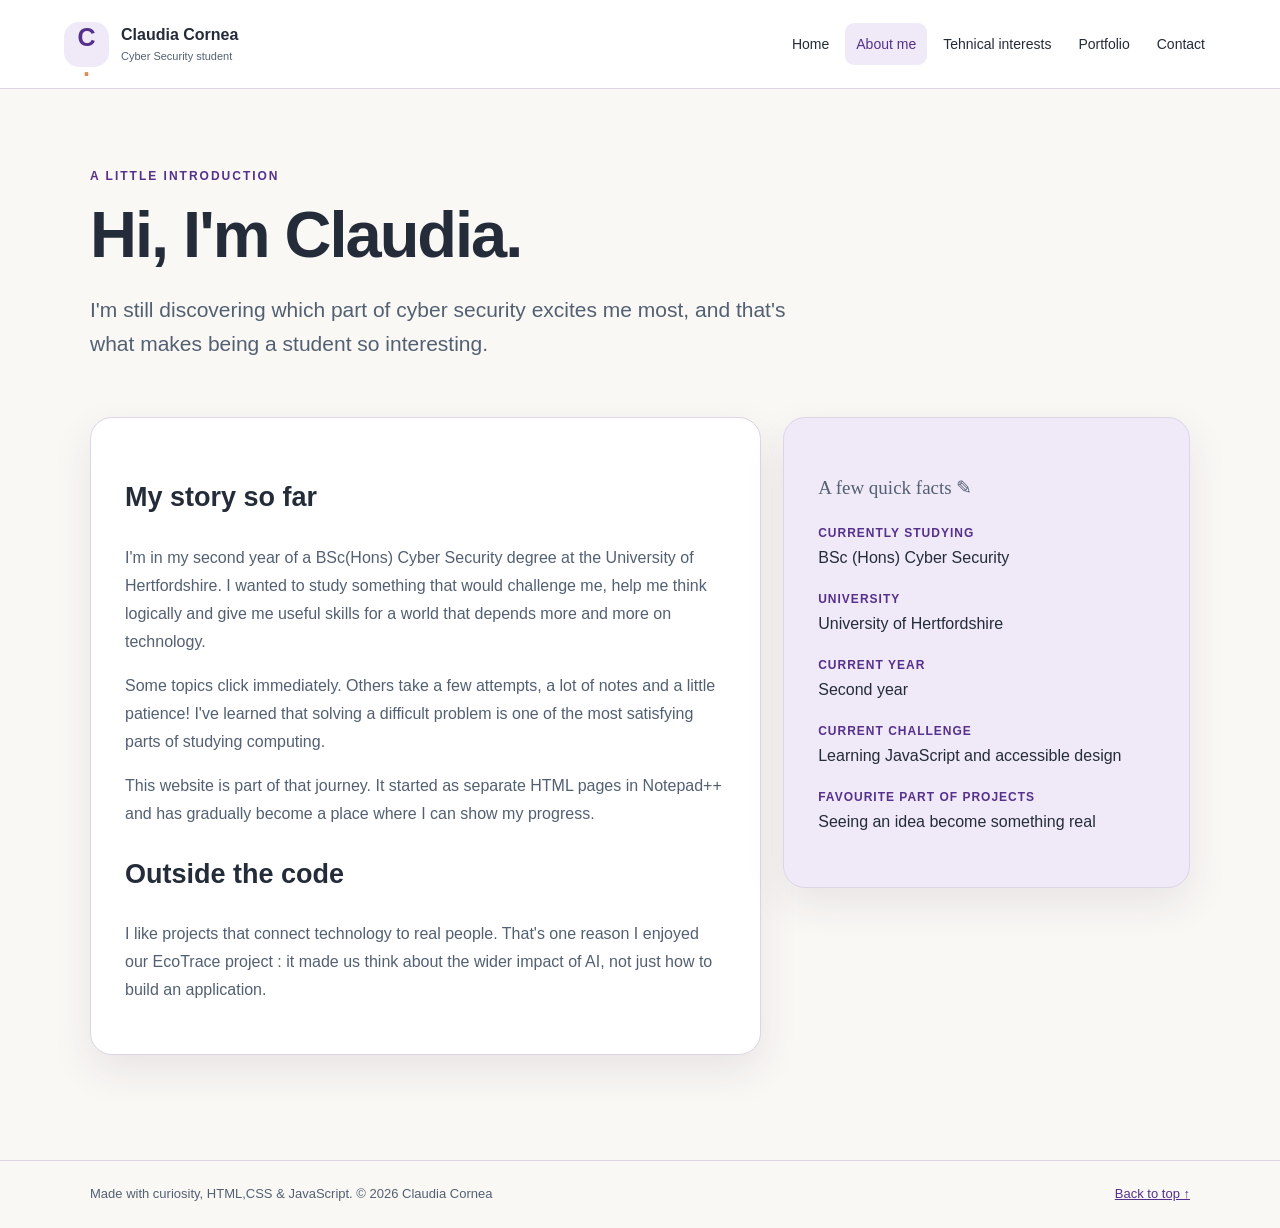
==== about.html @ 503ad8c0 "Updated the website content and added Portfolio and JS script pages Updated the website layout and c" ====
<!DOCTYPE html>
<html lang = "en">	

<head>
	<meta charset = "UTF-8">
	<meta content = "width=device-width, initial-scale=1.0" name = "viewport">
    <meta content="Claudia Cornea's student Cyber Security portfolio at the
    University of Hertfordshire." name="description">

	<title>  About Me| Claudia Cornea </title>
	
	<link rel = "stylesheet" href = "css/style.css">
    <script defer="" src="js/script.js"></script>
	
</head>
								
<body>

    <a class="skip-link" href="#main-content">
    Skip to main content </a>
    
	<header class="site-header">
        <div class="header-inner">
            <a aria-label="Claudia Cornea, homepage" class="brand" 
            href="index.html">
                <span class="brand-mark">
                    C
                    <span>
                    .
                    </span>
                </span>
                <span>
                    Claudia Cornea
                    <small>
                        Cyber Security student
                    </small>
                </span>
            
            </a>
            <button aria-controls="main-nav" aria-expanded="false" 
            class="menu-toggle" type="button">
            &#9776;
            <span>
                Menu
            </span>
            
            </button>
       
            <nav aria-label = "Main navigation" id="main-nav">
			<a href = "index.html">Home</a>
			<a href = "about.html"aria-current = "page"> About me</a>
			<a href = "interests.html"> Tehnical interests</a>
			<a href = "portfolio.html"> Portfolio</a>
			<a href = "contact.html"> Contact </a>
		</nav>
       </div>
	</header>
	
	<main id="main-content">
		<section class="page-heading wrap">
        
            <p class="eyebrow">
                A LITTLE INTRODUCTION
            </p>
		
			<h1> Hi, I'm Claudia. </h1>
			
					
			<p class="lead">
                I'm still discovering which part of cyber security excites me
                most, and that's what makes being a student so interesting.
			</p>
        </section>
        
		<section class="wrap content-grid">
            <article class="paper">
                <h2>
                    My story so far
                </h2>
                
                <p>
                    I'm in my second year of a BSc(Hons) Cyber Security degree at the University of Hertfordshire. I wanted to study something that would challenge me, help me think logically and give me useful skills for a world that depends more and more on technology.
                </p>
                
                <p>
                    Some topics click immediately. Others take a few attempts, a lot of notes and a little patience! I've learned that solving a difficult problem is one of the most satisfying parts of studying computing.
                </p>
            
                <p>
                    This website is part of that journey. It started as separate HTML pages in Notepad++ and has gradually become a place where I can show my progress.
                </p>
                
                <h2>
                    Outside the code
                </h2>
                
                <p>
                    I like projects that connect technology to real people. That's one reason I enjoyed our EcoTrace project : it made us think about the wider impact of AI, not just how to build an application.
                </p>
            </article>
         <aside class="note">
         
            <p class="handwritten">
                A few quick facts &#9998;
            </p>
            <dl>
                <dt>
                    Currently studying
                </dt>
                <dd>
                    BSc (Hons) Cyber Security
                </dd>
                <dt>
                    University
                </dt>
                <dd>
                    University of Hertfordshire
                </dd>
                <dt>
                    Current year
                </dt>
                <dd>
                    Second year
                </dd>
                <dt>
                    Current challenge
                </dt>
                <dd>
                    Learning JavaScript and accessible design
                </dd>
                <dt>
                    Favourite part of projects
                </dt>
                <dd>
                    Seeing an idea become something real
                </dd>
            </dl>
         </aside>
        </section>
			
	</main>
	
	<footer class="site-footer">
        <div class="wrap footer-inner">
	<p>
        Made with curiosity, HTML,CSS & JavaScript.
        <span>
            &copy; 2026 Claudia Cornea 
        </span>
    </p>
    <a href="#main-content">
        Back to top &uarr;
    </a>
    </div>
	</footer>

</body>
</html>
---- css/style.css ----
/* General page styling */

:root {
    color-scheme:light;
    --bg:#faf8f5;
    --surface:#fff;
    --ink:#242c39;
    --muted:#536072;
    --accent:#7445b7;
    --accent-dark:#55318c;
    --soft:#f0e9f8;
    --border:#ddd5e5;
    --shadow:0 16px 40px rgba(46,34,69,.09)
}

* {
    box-sizing:border-box
}

html {
    scroll-behavior:smooth
}

body {
    margin:0;
    background:var(--bg);
    color:var(--ink);
    font:16px/1.75 Arial,Helvetica,sans-serif
}

a {
    color:var(--accent-dark)
}

a:hover {
    text-decoration-thickness:2px
}

button {
    font:inherit;
    cursor:pointer
}

button:focus-visible,a:focus-visible,summary:focus-visible {
    outline:3px solid #e17d31;
    outline-offset:4px
}

.wrap{
    width:min(1100px,calc(100% - 44px));
    margin-inline:auto
}

.narrow {
    max-width:800px
}

.skip-link {
    position:absolute;
    top:-100px;
    left:12px;
    z-index:100;
    background:var(--surface);
    padding:12px
}

.skip-link:focus {
    top:10px
}

.site-header {
    background:var(--surface);
    border-bottom:1px solid var(--border)
}

.header-inner{
    max-width:1200px;
    margin:auto;
    min-height:88px;
    padding:12px 24px;
    display:flex;
    align-items:center;
    gap:20px
}

.brand {
    display:flex;
    align-items:center;
    gap:12px;
    color:var(--ink);
    text-decoration:none;
    font-weight:800;
    line-height:1.2;
    white-space:nowrap
    
}

.brand small {
    display:block;
    color:var(--muted);
    font-size:11px;
    font-weight:normal;
    margin-top:5px
}

.brand-mark {
    display:grid;
    place-items:center;
    width:45px;
    height:45px;
    background:var(--soft);
    border-radius:15px;
    font-size:25px;
    color:var(--accent-dark)
}

.brand-mark span {
    color:#df8b55
}

nav {
    display:flex;
    gap:5px;
    margin-left:auto
}

nav a {
    padding:9px 11px;
    text-decoration:none;
    color:var(--ink);
    font-size:14px;
    border-radius:9px
}

nav a:hover, nav a[aria-current=page] {
    background:var(--soft);
    color:var(--accent-dark)
}

.menu-toggle {
    border:1px solid var(--border);
    background:var(--surface);
    color:var(--ink);
    border-radius:12px;
    padding:8px 11px;
    white-space:nowrap
}

.menu-toggle {
    display:none
}

.page-heading {
    padding-top:65px;
    padding-bottom:34px
}

.page-heading h1 {
    font-size:clamp(35px,5.4vw,65px);
    letter-spacing:-2px;
    line-height:1.12;
    max-width:850px;
    margin:8px 0 17px
}

.eyebrow {
    color:var(--accent-dark);
    font-size:12px;
    font-weight:800;
    letter-spacing:2px;
    text-transform:uppercase
}

.lead {
    font-size:clamp(17px,2.2vw,21px);
    max-width:740px;
    color:var(--muted);
    line-height:1.65
}

.handwritten {
    font-family:'Comic Sans MS' , 'Trebuchet MS', cursive;
    color:var(--accent-dark);
    font-size:19px
}

.hero-layout {
    display:grid;
    grid-template-columns:1.25fr .75fr;
    gap:55px;
    align-items:center;
    padding-bottom:80px
}

.hero-copy h2 {
    font-size:clamp(27px, 4vw,43px);
    line-height:1.2;
    letter-spacing:-1px
}

.hero-copy p {
    max-width:630px
}

.photo-card {
    margin:0;
    background:var(--soft);
    padding:17px 17px 10px;
    border-radius:32px;
    transform:rotate(2deg);
    box-shadow:var(--shadow)
}

.photo-card img {
    width:100%;
    height:360px;
    object-fit:cover;
    object-position:center 25%;
    border-radius:22px;
    display:block
}

.photo-card figcaption {
    text-align:center;
    padding:10px;
    font-family:'Comic Sans MS', cursive
}

.animated-photo {
    animation:photoAppear 1.3s ease-out both
}

@keyframes photoAppear{
    from{
        opacity:0;
        transform:scale(.88)
    }
    to {
        opacity:1;
        transform:scale(1)
    }
}

.button {
    display:inline-block;
    padding:11px 18px;
    border-radius:12px;
    font-weight:700;
    text-decoration:none
}

.primary {
    background:var(--accent);
    color:#fff
}

.secondary {
    background:var(--surface);
    color:var(--accent-dark);
    border:1px solid var(--border)
}

.mini-stats {
    display:flex;
    gap:30px;
    flex-wrap:wrap;
    margin-top:38px
}

.mini-stats strong {
    display:block;
    font-size:20px
}

.mini-stats span {
    font-size:12px;
    color:var(--muted)
}

.section-tint{
    background:var(--soft);
    padding:70px 0;
    margin:20px 0 65px
}

.section-tint h2, .bottom-callout h2 {
    font-size:clamp(27px,3.3vw,38px);
    line-height:1.2
}

.card-grid{
    display:grid;
    grid-template-columns:repeat(3,1fr);
    gap:20px;
    margin-top:28px
}

.card,.paper,.note,.project-card{
    background:var(--surface);
    border:1px solid var(--border);
    border-radius:22px;
    box-shadow:var(--shadow)
}

.card {
    padding:27px
}

.card h3,.card h2 {
    font-size:21px;
    line-height:1.3
}

.card p {
    color:var(--muted)
}

.card-icon {
    display:inline-block;
    background:var(--soft);
    color:var(--accent-dark);
    border-radius:12px;
    padding:5px 13px;
    font-weight:800
}

.content-grid {
    display:grid;
    grid-template-columns:1.65fr 1fr;
    gap:22px;
    padding-bottom:60px
}

.paper,.note {
    padding:34px
}

.paper h2 {
    font-size:27px
}

.paper p,.note p {
    color:var(--muted)
}

.note {
    background:var(--soft);
    align-self:start
}

.note dd {
    margin:0 0 17px
}

.note dt {
    font-size:12px;
    text-transform:uppercase;
    letter-spacing:1px;
    font-weight:800;
    color:var(--accent-dark)
}

.bottom-callout {
    margin:20px auto 80px;
    padding:38px;
    border:1px dashed var(--accent);
    border-radius:24px;
    background:var(--soft)
}

.interest-grid {
    grid-template-columns:repeat(2,1fr);
    margin-bottom:65px
}

.pill {
    display:inline-block;
    background:var(--soft);
    padding:4px 12px;
    border-radius:20px;
    color:var(--accent-dark);
    font-size:12px
}
.filter-button {
    border:1px solid var(--border);
    background:var(--surface);
    color:var(--ink);
    padding:11px 15px;
    border-radius:11px;
    text-align:left
}

.filter-button:hover {
    border-color:var(--accent)
}
.filter-bar {
    display:flex;
    gap:9px;
    align-items:center;
    flex-wrap:wrap;
    margin-bottom:25px
}

.filter-bar span {
    font-weight:700;
    margin-right:10px
}

.filter-button.active {
    background:var(--accent);
    color:#fff
}

.project-grid {
    display:grid;
    grid-template-columns:repeat(2,1fr);
    gap:25px
}

.project-card {
    overflow:hidden
}

.project-art {
    height:210px;
    display:flex;
    flex-direction:column;
    align-items:center;
    justify-content:center;
    gap:5px;
    font-weight:800;
    font-size:39px
}

.web-art {
    background:#e6d7f5;
    color:#54317b
}

.eco-art {
    background:#d9eddf;
    color:#285c43
}

.art-small {
    font-size:14px;
    font-weight:normal
}

.project-body {
    padding:26px
}

.project-body h2 {
    font-size:25px;
    line-height:1.2
}

.project-body p {
    color:var(--muted)
}

.tag-list {
    display:flex;
    gap:8px;
    flex-wrap:wrap;
    list-style:none;
    padding:0
}

.tag-list li {
    background:var(--soft);
    color:var(--accent-dark);
    font-size:12px;
    padding:4px 10px;
    border-radius:20px
}

.small-muted {
    font-size:14px;
    color:var(--muted)
}

.contact-item {
    border-top:1px solid var(--border);
    padding-top:15px;
    margin-top:18px
}

.site-footer {
    border-top:1px solid var(--border);
    padding:22px 0;
    margin-top:45px
}

.footer-inner {
    display:flex;
    justify-content:space-between;
    gap:15px;
    align-items:center;
    font-size:13px;
    color:var(--muted)
}

.footer-inner p {
    margin:0
}

.footer-inner span {
    white-space:nowrap
}

.sr-only {
    position:absolute;
    width:1px;
    height:1px;
    padding:0;
    margin:-1px;
    overflow:hidden;
    clip:rect(0,0,0,0);
    white-space:nowrap;
    border:0
}

details {
    padding:15px;
    border:1px solid var(--border);
    border-radius:12px
}

summary {
    cursor:pointer;
    font-weight:700
}

code{
    background:var(--soft);
    padding:2px 5px;
    border-radius:4px
}

@media(max-width:900px) {
    .header-inner {
        flex-wrap:wrap
    }
    
    .menu-toggle {
        display:block;
        margin-left:auto
    }
nav{
    display:none;
    order:3;
    flex-basis:100%;
    margin:0;
    flex-direction:column  
    }
    
    nav.open {
        display:flex
    }
    
    .hero-layout {
        gap:30px
    }
    
}

@media(max-width:650px) {
    .header-inner {
        padding:12px 16px
    }
    
    .brand{
        font-size:13px
    }
.page-heading {
    padding-top:40px
    }
    
    .hero-layout,.content-grid,.project-grid,.interest-grid,.card-grid {
        grid-template-columns:1fr
    }
    
    .photo-card {
        max-width:350px;
        margin:auto;
        transform:none
    }
    
    .photo-card img {
        height:350px
    }
    
    .section-tint {
        padding:40px 0
    }
    
    .paper,.note {
        padding:23px
    }
    
    .footer-inner {
        display:block
    }
    
    .mini-stats {
        gap:18px
    }
    
}

@media(prefers-reduced-motion:reduce) {
    html {
        scroll-behavior:auto
    }
    
    .animated-photo {
        animation:none
    }
    
}

[hidden] {
    display:none!important
}
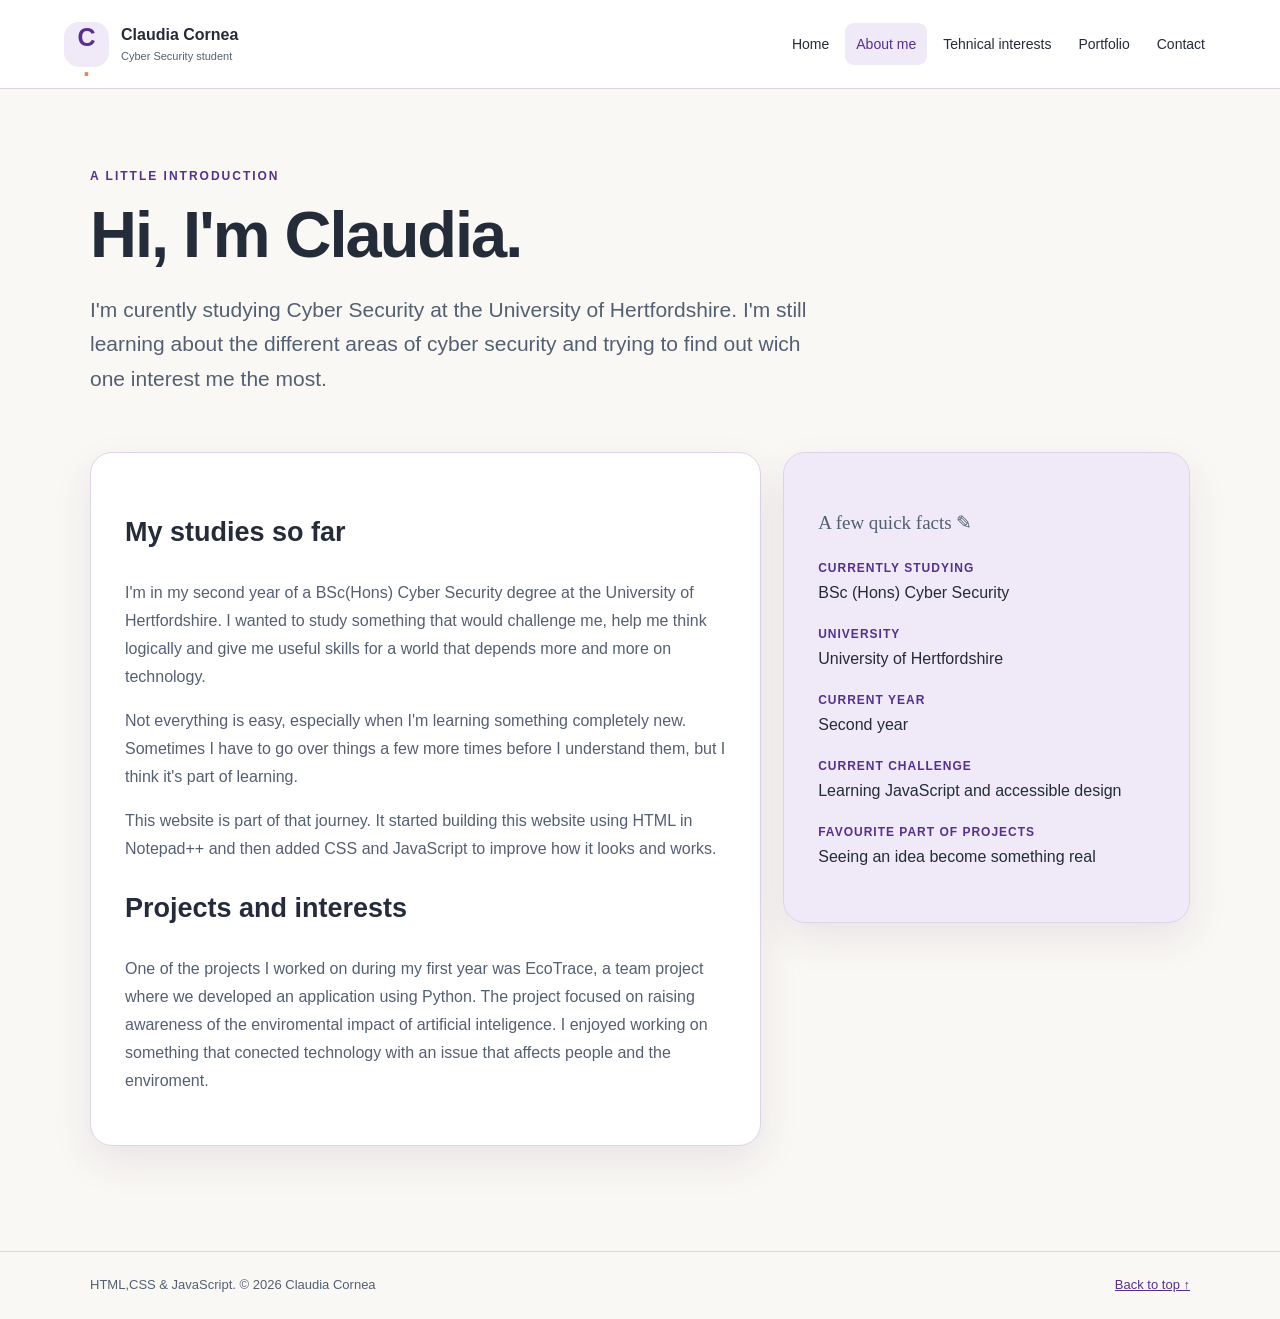
==== commit ba9a589b: "Udated files Updated website content" ====
--- a/about.html
+++ b/about.html
@@ -67,15 +67,14 @@
 			
 					
 			<p class="lead">
-                I'm still discovering which part of cyber security excites me
-                most, and that's what makes being a student so interesting.
-			</p>
+                I'm curently studying Cyber Security at the University of Hertfordshire. I'm still learning about the different areas
+                of cyber security and trying to find out wich one interest me the most.
         </section>
         
 		<section class="wrap content-grid">
             <article class="paper">
                 <h2>
-                    My story so far
+                    My studies so far
                 </h2>
                 
                 <p>
@@ -83,19 +82,26 @@
                 </p>
                 
                 <p>
-                    Some topics click immediately. Others take a few attempts, a lot of notes and a little patience! I've learned that solving a difficult problem is one of the most satisfying parts of studying computing.
+                    Not everything is easy, especially when I'm learning something completely new. Sometimes I have to go over things a few more times 
+                    before I understand them, but I think it's part of learning.                   
                 </p>
             
                 <p>
-                    This website is part of that journey. It started as separate HTML pages in Notepad++ and has gradually become a place where I can show my progress.
+                    This website is part of that journey. It started building this website using HTML in Notepad++ and then added CSS and JavaScript 
+                    to improve how it looks and works. 
                 </p>
                 
                 <h2>
-                    Outside the code
+                    Projects and interests
                 </h2>
                 
                 <p>
-                    I like projects that connect technology to real people. That's one reason I enjoyed our EcoTrace project : it made us think about the wider impact of AI, not just how to build an application.
+                    One of  the projects I worked on during my first year was EcoTrace, a team project where we developed an application using Python.
+                    
+                    The project focused on raising awareness of the enviromental impact of artificial inteligence. I enjoyed working on something that
+                    conected technology with an issue that affects people and the enviroment.
+                   
+                   
                 </p>
             </article>
          <aside class="note">
@@ -143,7 +149,7 @@
 	<footer class="site-footer">
         <div class="wrap footer-inner">
 	<p>
-        Made with curiosity, HTML,CSS & JavaScript.
+        HTML,CSS & JavaScript.
         <span>
             &copy; 2026 Claudia Cornea 
         </span>
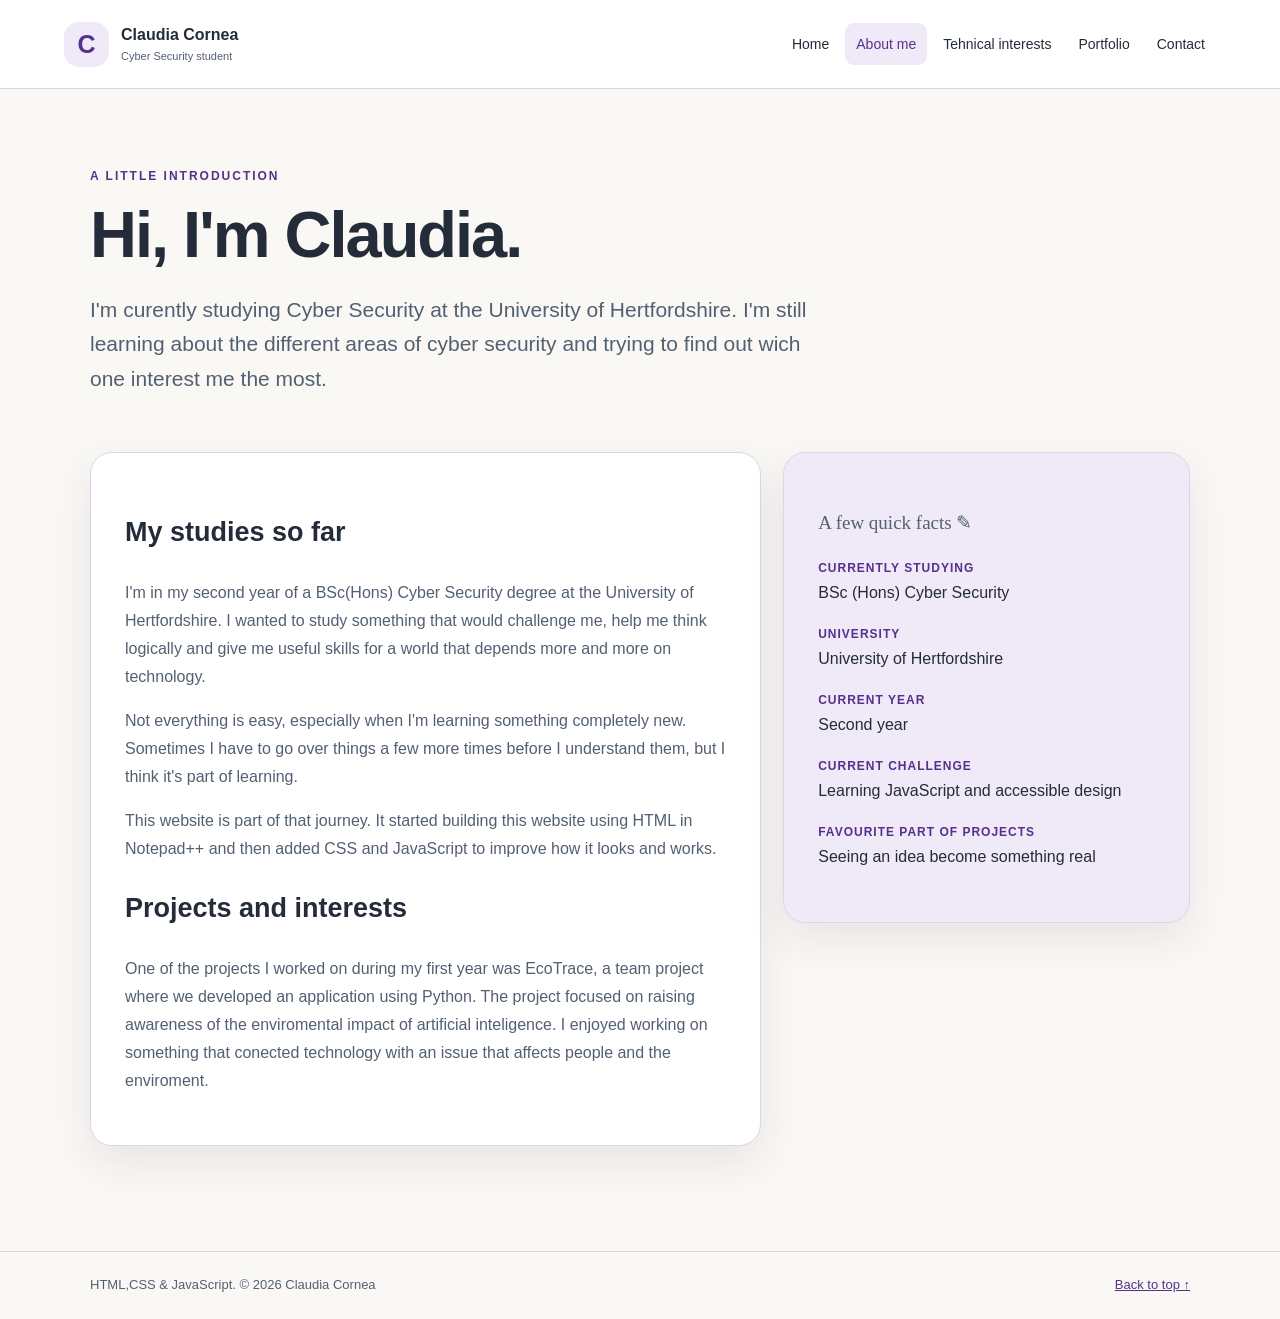
==== commit 41f4aeae: "Uploaded all files Uploaded all files after checking the website with Wave and made the necessary co" ====
--- a/about.html
+++ b/about.html
@@ -25,9 +25,7 @@
             href="index.html">
                 <span class="brand-mark">
                     C
-                    <span>
-                    .
-                    </span>
+                   
                 </span>
                 <span>
                     Claudia Cornea
--- a/css/style.css
+++ b/css/style.css
@@ -623,4 +623,41 @@
 
 [hidden] {
     display:none!important
+}
+
+#contact-form {
+    display:flex;
+    flex-direction : column;
+    gap:12px;
+    margin-top:20px
+}
+
+#contact-form label {
+    font-weight :bold
+}
+
+#contact-form input,
+#contact-form textarea{
+    width:100%;
+    padding: 12px;
+    border: 1px solid #ccc;
+    border-radius: 8px;
+    font-family: inhertit;
+    font-size: 16px;
+    box-sizing: border-box
+}
+
+#contact-form textarea {
+    height:150px;
+    resize: vertical
+}
+
+#contact-form button {
+    width: 120px;
+    padding: 12px;
+    background-color: #7445b7;
+    color: white;
+    border: none;
+    border-radius: 8px;
+    cursor: pointer
 }
